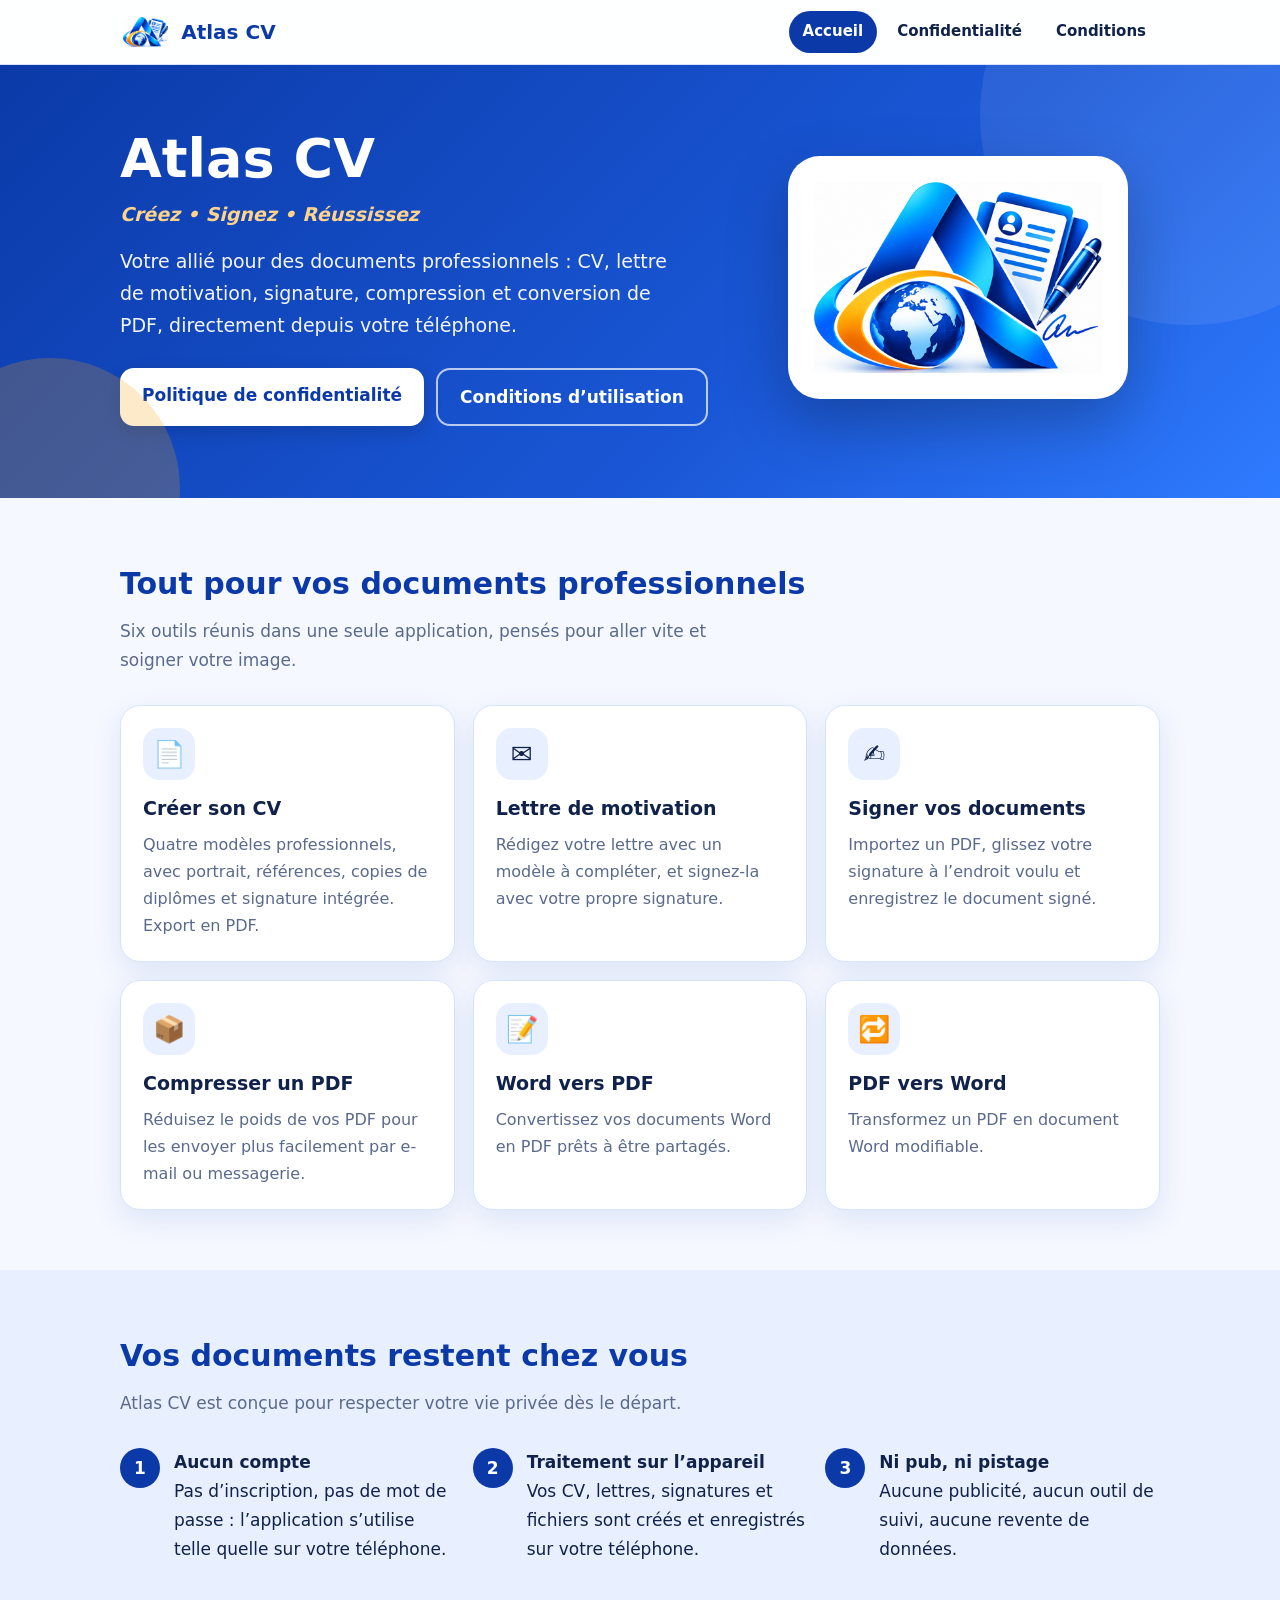
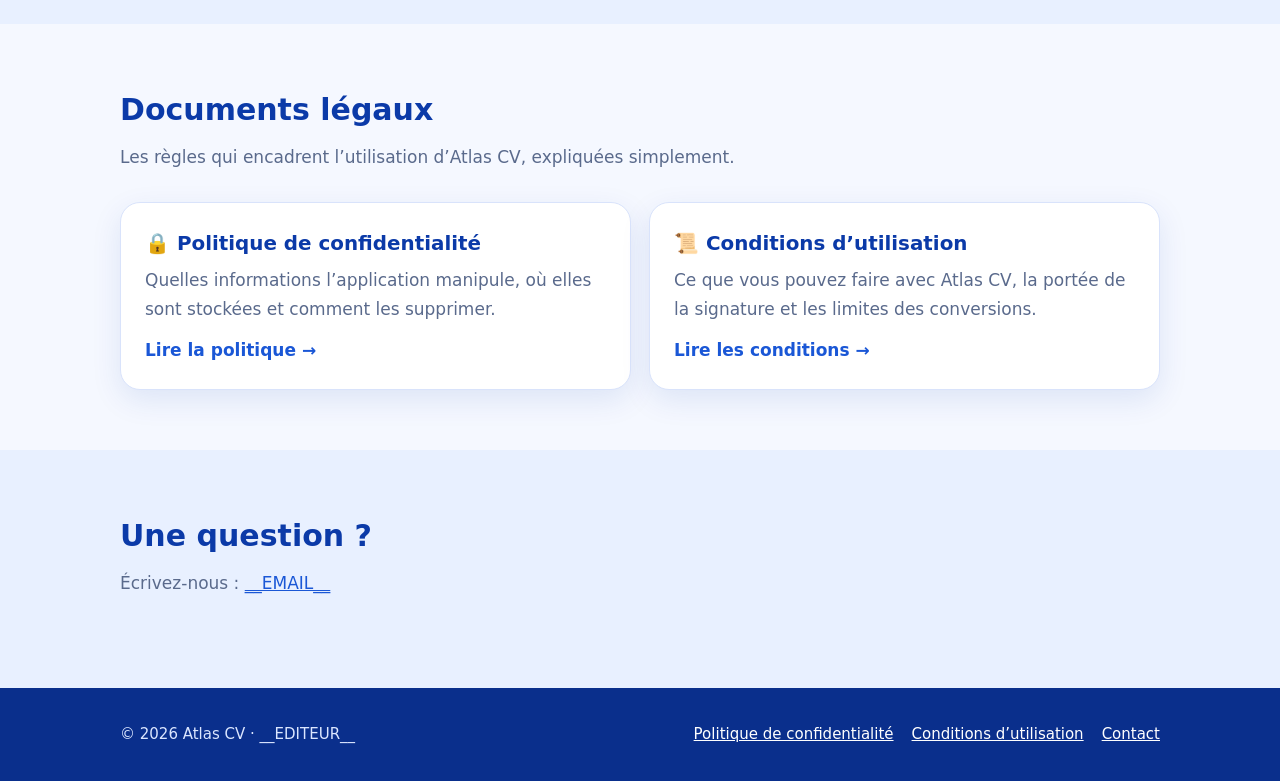
==== index.html @ 60f2cd7a "Site légal Atlas CV" ====
<!DOCTYPE html>
<html lang="fr"><head><meta charset="utf-8"><meta name="viewport" content="width=device-width,initial-scale=1">
<title>Atlas CV – Créez • Signez • Réussissez</title>
<meta name="description" content="Atlas CV : créez votre CV et votre lettre de motivation, signez vos documents, compressez et convertissez vos PDF. Sans compte, directement sur votre téléphone.">
<link rel="icon" href="assets/favicon.ico" sizes="any"><link rel="icon" type="image/png" href="assets/favicon.png"><link rel="apple-touch-icon" href="assets/apple-touch-icon.png">
<meta name="theme-color" content="#0b3aa8"><link rel="stylesheet" href="assets/style.css"></head><body>
<header class="nav"><div class="wrap"><a class="brand" href="index.html"><img src="assets/logo.png" alt="">Atlas CV</a><nav><a href="index.html" class=on>Accueil</a><a href="confidentialite.html">Confidentialité</a><a href="conditions.html">Conditions</a></nav></div></header>

<section class="hero"><div class="wrap"><div>
<h1>Atlas CV</h1><p class="tag">Créez • Signez • Réussissez</p>
<p class="lead">Votre allié pour des documents professionnels : CV, lettre de motivation, signature, compression et conversion de PDF, directement depuis votre téléphone.</p>
<div class="btns"><a class="btn" href="confidentialite.html">Politique de confidentialité</a><a class="btn o" href="conditions.html">Conditions d’utilisation</a></div>
</div><div class="badge"><img src="assets/logo.png" alt="Logo Atlas CV"></div></div></section>
<section class="blk"><div class="wrap"><h2>Tout pour vos documents professionnels</h2>
<p class="sub">Six outils réunis dans une seule application, pensés pour aller vite et soigner votre image.</p>
<div class="grid"><div class="card"><div class="ic">📄</div><h3>Créer son CV</h3><p>Quatre modèles professionnels, avec portrait, références, copies de diplômes et signature intégrée. Export en PDF.</p></div><div class="card"><div class="ic">✉️</div><h3>Lettre de motivation</h3><p>Rédigez votre lettre avec un modèle à compléter, et signez-la avec votre propre signature.</p></div><div class="card"><div class="ic">✍️</div><h3>Signer vos documents</h3><p>Importez un PDF, glissez votre signature à l’endroit voulu et enregistrez le document signé.</p></div><div class="card"><div class="ic">📦</div><h3>Compresser un PDF</h3><p>Réduisez le poids de vos PDF pour les envoyer plus facilement par e-mail ou messagerie.</p></div><div class="card"><div class="ic">📝</div><h3>Word vers PDF</h3><p>Convertissez vos documents Word en PDF prêts à être partagés.</p></div><div class="card"><div class="ic">🔁</div><h3>PDF vers Word</h3><p>Transformez un PDF en document Word modifiable.</p></div></div></div></section>
<section class="blk alt"><div class="wrap"><h2>Vos documents restent chez vous</h2>
<p class="sub">Atlas CV est conçue pour respecter votre vie privée dès le départ.</p>
<div class="pts">
<div class="pt"><span class="n">1</span><div><b>Aucun compte</b>Pas d’inscription, pas de mot de passe : l’application s’utilise telle quelle sur votre téléphone.</div></div>
<div class="pt"><span class="n">2</span><div><b>Traitement sur l’appareil</b>Vos CV, lettres, signatures et fichiers sont créés et enregistrés sur votre téléphone.</div></div>
<div class="pt"><span class="n">3</span><div><b>Ni pub, ni pistage</b>Aucune publicité, aucun outil de suivi, aucune revente de données.</div></div>
</div></div></section>
<section class="blk"><div class="wrap"><h2>Documents légaux</h2>
<p class="sub">Les règles qui encadrent l’utilisation d’Atlas CV, expliquées simplement.</p>
<div class="docs">
<a class="doc" href="confidentialite.html"><h3>🔒 Politique de confidentialité</h3><p>Quelles informations l’application manipule, où elles sont stockées et comment les supprimer.</p><span>Lire la politique →</span></a>
<a class="doc" href="conditions.html"><h3>📜 Conditions d’utilisation</h3><p>Ce que vous pouvez faire avec Atlas CV, la portée de la signature et les limites des conversions.</p><span>Lire les conditions →</span></a>
</div></div></section>
<section class="blk alt"><div class="wrap"><h2>Une question ?</h2><p class="sub">Écrivez-nous : <a href="mailto:__EMAIL__">__EMAIL__</a></p></div></section>
<footer><div class="wrap"><div>© 2026 Atlas CV · __EDITEUR__</div>
<div class="links"><a href="confidentialite.html">Politique de confidentialité</a><a href="conditions.html">Conditions d’utilisation</a><a href="mailto:__EMAIL__">Contact</a></div></div></footer>
<script src="assets/site.js"></script></body></html>
---- assets/style.css ----
:root{--blue:#0b3aa8;--blue2:#1a57d6;--sky:#e8f0ff;--orange:#f59e0b;--tx:#10224a;--mu:#5a6a8c;--bg:#f5f8ff;--card:#fff;--bd:#d9e3fb;--sh:0 10px 30px rgba(11,58,168,.10);color-scheme:light}
@media(prefers-color-scheme:dark){:root{--tx:#e8eeff;--mu:#a3b1d4;--bg:#0c1426;--card:#142040;--bd:#26365f;--sky:#18284d;--sh:0 10px 30px rgba(0,0,0,.35);color-scheme:dark}}
*{box-sizing:border-box}html{scroll-behavior:smooth;scroll-padding-top:84px}
body{margin:0;background:var(--bg);color:var(--tx);font:17px/1.7 system-ui,-apple-system,"Segoe UI",Roboto,Helvetica,Arial,sans-serif}
a{color:var(--blue2)}@media(prefers-color-scheme:dark){a{color:#7fb0ff}}
.wrap{max-width:1080px;margin:0 auto;padding:0 20px}
header.nav{position:sticky;top:0;z-index:20;background:color-mix(in srgb,var(--card) 88%,transparent);backdrop-filter:blur(10px);border-bottom:1px solid var(--bd)}
.nav .wrap{display:flex;align-items:center;gap:16px;height:64px}
.brand{display:flex;align-items:center;gap:10px;text-decoration:none;color:var(--blue);font-weight:800;font-size:20px}
@media(prefers-color-scheme:dark){.brand{color:#fff}}
.brand img{height:36px;width:auto;background:#fff;border-radius:10px;padding:3px}
.nav nav{margin-left:auto;display:flex;gap:6px;flex-wrap:wrap}
.nav nav a{padding:8px 14px;border-radius:999px;text-decoration:none;color:var(--tx);font-size:15px;font-weight:600}
.nav nav a:hover{background:var(--sky)}.nav nav a.on{background:var(--blue);color:#fff}
.hero{background:linear-gradient(135deg,#0b3aa8 0%,#1a57d6 62%,#2f7bff 100%);color:#fff;position:relative;overflow:hidden}
.hero:before,.hero:after{content:"";position:absolute;border-radius:50%;background:rgba(255,255,255,.08)}
.hero:before{width:420px;height:420px;right:-120px;top:-160px}.hero:after{width:260px;height:260px;left:-80px;bottom:-120px;background:rgba(245,158,11,.22)}
.hero .wrap{position:relative;display:grid;grid-template-columns:1.2fr .8fr;gap:30px;align-items:center;padding-top:64px;padding-bottom:72px}
.hero h1{font-size:clamp(34px,5vw,54px);line-height:1.1;margin:0 0 10px}.hero .tag{font-style:italic;font-weight:700;color:#ffd48a;margin:0 0 14px;font-size:19px}
.hero p.lead{font-size:19px;opacity:.95;margin:0 0 26px;max-width:560px}
.badge{background:#fff;border-radius:32px;padding:26px;box-shadow:0 24px 60px rgba(0,0,0,.25);justify-self:center;max-width:340px;width:100%}.badge img{width:100%;display:block}
.btns{display:flex;gap:12px;flex-wrap:wrap}
.btn{display:inline-block;padding:13px 22px;border-radius:14px;font-weight:700;text-decoration:none;background:#fff;color:var(--blue);box-shadow:0 6px 18px rgba(0,0,0,.15)}
.btn.o{background:transparent;color:#fff;border:2px solid rgba(255,255,255,.7);box-shadow:none}
.btn:hover{transform:translateY(-1px)}
section.blk{padding:60px 0}.blk h2{font-size:30px;margin:0 0 8px;color:var(--blue)}@media(prefers-color-scheme:dark){.blk h2{color:#fff}}
.blk .sub{color:var(--mu);margin:0 0 30px;max-width:640px}
.grid{display:grid;grid-template-columns:repeat(auto-fit,minmax(290px,1fr));gap:18px}
.card{background:var(--card);border:1px solid var(--bd);border-radius:20px;padding:22px;box-shadow:var(--sh)}
.card .ic{width:52px;height:52px;border-radius:16px;background:var(--sky);display:flex;align-items:center;justify-content:center;font-size:26px;margin-bottom:12px}
.card h3{margin:0 0 6px;font-size:19px}.card p{margin:0;color:var(--mu);font-size:16px}
.alt{background:var(--sky)}
.pts{display:grid;grid-template-columns:repeat(auto-fit,minmax(240px,1fr));gap:18px}
.pt{display:flex;gap:14px}.pt b{display:block}.pt span.n{flex:none;width:40px;height:40px;border-radius:50%;background:var(--blue);color:#fff;display:flex;align-items:center;justify-content:center;font-weight:800}
.docs{display:grid;grid-template-columns:repeat(auto-fit,minmax(300px,1fr));gap:18px}
a.doc{display:block;text-decoration:none;color:inherit;background:var(--card);border:1px solid var(--bd);border-radius:20px;padding:24px;box-shadow:var(--sh);transition:.15s}
a.doc:hover{transform:translateY(-3px);border-color:var(--blue2)}a.doc h3{margin:0 0 6px;color:var(--blue)}@media(prefers-color-scheme:dark){a.doc h3{color:#fff}}
a.doc p{margin:0 0 12px;color:var(--mu)}a.doc span{font-weight:700;color:var(--blue2)}
.phead{background:linear-gradient(135deg,#0b3aa8,#1a57d6);color:#fff;padding:44px 0}
.phead h1{margin:0 0 6px;font-size:clamp(28px,4vw,40px);line-height:1.2}.phead p{margin:0;opacity:.9}
.layout{display:grid;grid-template-columns:250px 1fr;gap:34px;padding:34px 0 60px;align-items:start}
.toc{position:sticky;top:84px;background:var(--card);border:1px solid var(--bd);border-radius:18px;padding:16px;font-size:14.5px;max-height:calc(100vh - 110px);overflow:auto}
.toc summary{font-weight:700;cursor:pointer;margin-bottom:8px;list-style:none}.toc summary::-webkit-details-marker{display:none}.toc summary:after{content:" ▾";color:var(--mu)}.toc a{display:block;padding:5px 8px;border-radius:8px;text-decoration:none;color:var(--mu);line-height:1.35}
.toc a:hover,.toc a.on{background:var(--sky);color:var(--blue)}@media(prefers-color-scheme:dark){.toc a:hover,.toc a.on{color:#fff}}
article{background:var(--card);border:1px solid var(--bd);border-radius:22px;padding:34px;box-shadow:var(--sh);min-width:0}
article h2{font-size:23px;margin:36px 0 10px;color:var(--blue);display:flex;gap:10px;align-items:baseline}@media(prefers-color-scheme:dark){article h2{color:#fff}}
article h2:first-of-type{margin-top:6px}article h2 i{font-style:normal;flex:none;background:var(--sky);color:var(--blue);border-radius:10px;padding:0 10px;font-size:16px}
@media(prefers-color-scheme:dark){article h2 i{color:#fff}}
article h3{font-size:18px;margin:22px 0 6px}
article ul{padding-left:22px}article li{margin:4px 0}
.callout{background:var(--sky);border-left:5px solid var(--orange);border-radius:14px;padding:18px 20px;margin:0 0 10px}
.callout b{display:block;margin-bottom:6px;font-size:18px}.callout ul{margin:0}
.warn{background:#fff7e6;border:1px solid #ffd48a;color:#5b3b00;border-radius:14px;padding:14px 16px;margin:14px 0}
@media(prefers-color-scheme:dark){.warn{background:#3a2a08;border-color:#7a5712;color:#ffe3a8}}
.tw{overflow-x:auto;margin:12px 0}table{border-collapse:collapse;width:100%;min-width:560px;font-size:15.5px}
th,td{border:1px solid var(--bd);padding:10px 12px;text-align:left;vertical-align:top}th{background:var(--sky)}
.meta{font-size:14px;color:var(--mu)}
footer{background:#0a2f8c;color:#dbe6ff;padding:34px 0;font-size:15px}footer a{color:#fff}
footer .wrap{display:flex;flex-wrap:wrap;gap:18px;justify-content:space-between;align-items:center}
footer .links{display:flex;gap:18px;flex-wrap:wrap}
@media(max-width:860px){.hero .wrap{grid-template-columns:1fr;padding-top:44px;padding-bottom:50px}.badge{max-width:240px;order:-1}
.layout{grid-template-columns:1fr}.toc{position:static;max-height:none}article{padding:22px}.nav .wrap{height:auto;padding-top:10px;padding-bottom:10px;flex-wrap:wrap}.nav nav{margin-left:0;width:100%;flex-wrap:nowrap;overflow-x:auto}.nav nav a{padding:7px 12px;font-size:14.5px;white-space:nowrap}}
@media print{header.nav,.toc,footer,.hero .btns{display:none}.layout{display:block}article{border:0;box-shadow:none;padding:0}body{background:#fff;color:#000}}
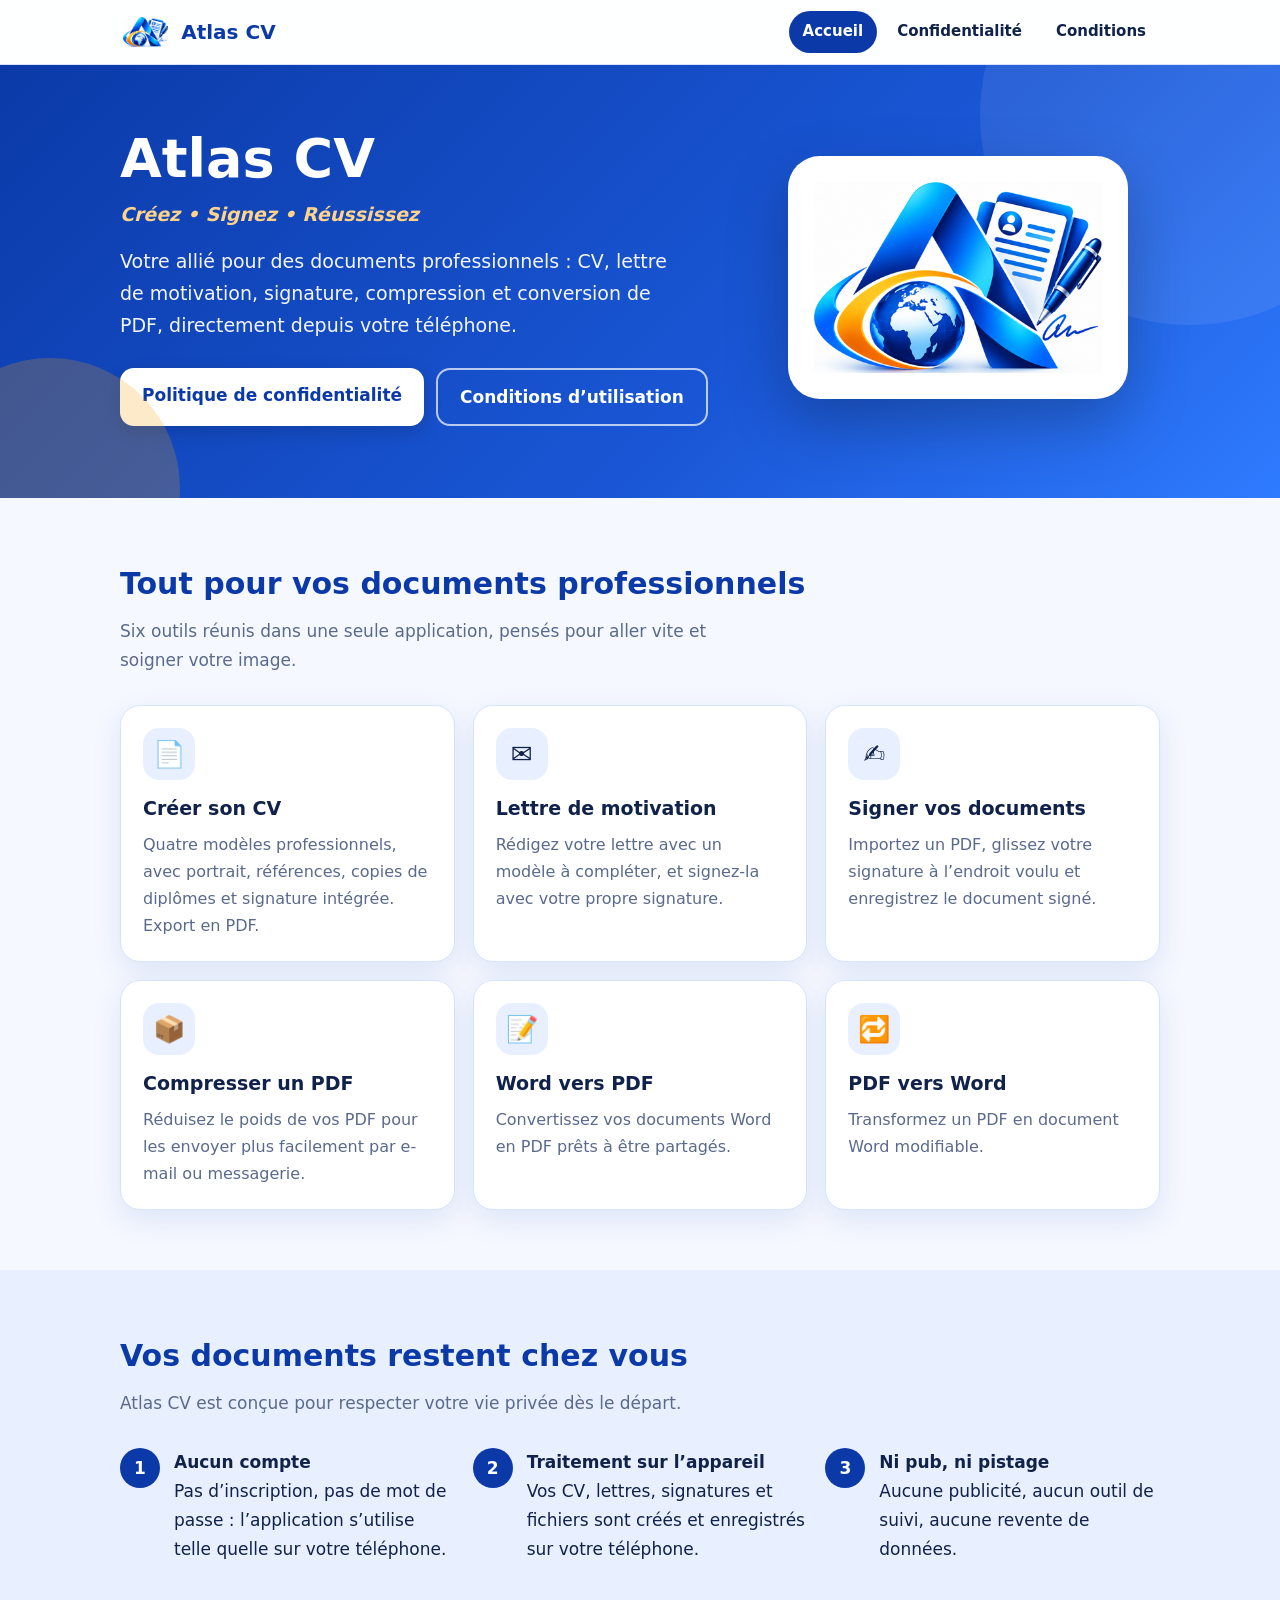
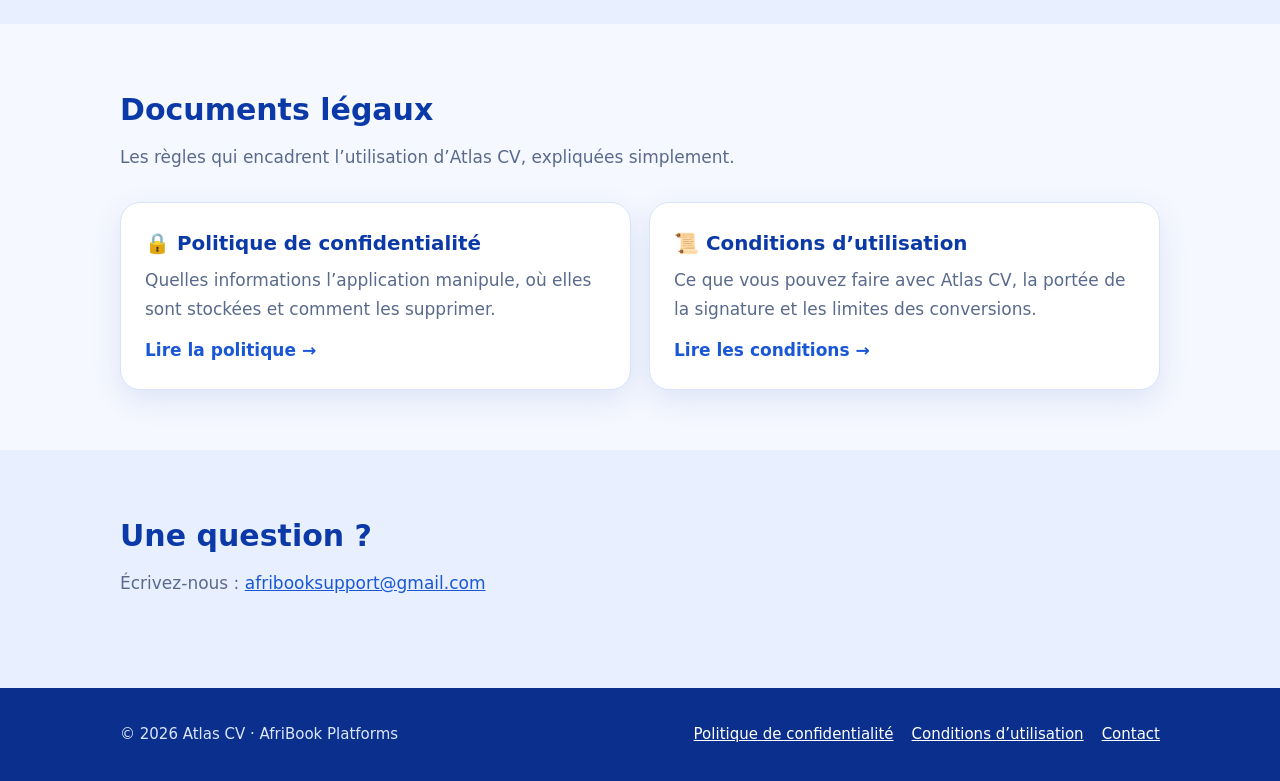
==== commit 9ce8fb37: "Mise à jour éditeur, e-mail d'assistance et suppression du pays" ====
--- a/index.html
+++ b/index.html
@@ -27,7 +27,7 @@
 <a class="doc" href="confidentialite.html"><h3>🔒 Politique de confidentialité</h3><p>Quelles informations l’application manipule, où elles sont stockées et comment les supprimer.</p><span>Lire la politique →</span></a>
 <a class="doc" href="conditions.html"><h3>📜 Conditions d’utilisation</h3><p>Ce que vous pouvez faire avec Atlas CV, la portée de la signature et les limites des conversions.</p><span>Lire les conditions →</span></a>
 </div></div></section>
-<section class="blk alt"><div class="wrap"><h2>Une question ?</h2><p class="sub">Écrivez-nous : <a href="mailto:__EMAIL__">__EMAIL__</a></p></div></section>
-<footer><div class="wrap"><div>© 2026 Atlas CV · __EDITEUR__</div>
-<div class="links"><a href="confidentialite.html">Politique de confidentialité</a><a href="conditions.html">Conditions d’utilisation</a><a href="mailto:__EMAIL__">Contact</a></div></div></footer>
+<section class="blk alt"><div class="wrap"><h2>Une question ?</h2><p class="sub">Écrivez-nous : <a href="mailto:afribooksupport@gmail.com">afribooksupport@gmail.com</a></p></div></section>
+<footer><div class="wrap"><div>© 2026 Atlas CV · AfriBook Platforms</div>
+<div class="links"><a href="confidentialite.html">Politique de confidentialité</a><a href="conditions.html">Conditions d’utilisation</a><a href="mailto:afribooksupport@gmail.com">Contact</a></div></div></footer>
 <script src="assets/site.js"></script></body></html>
